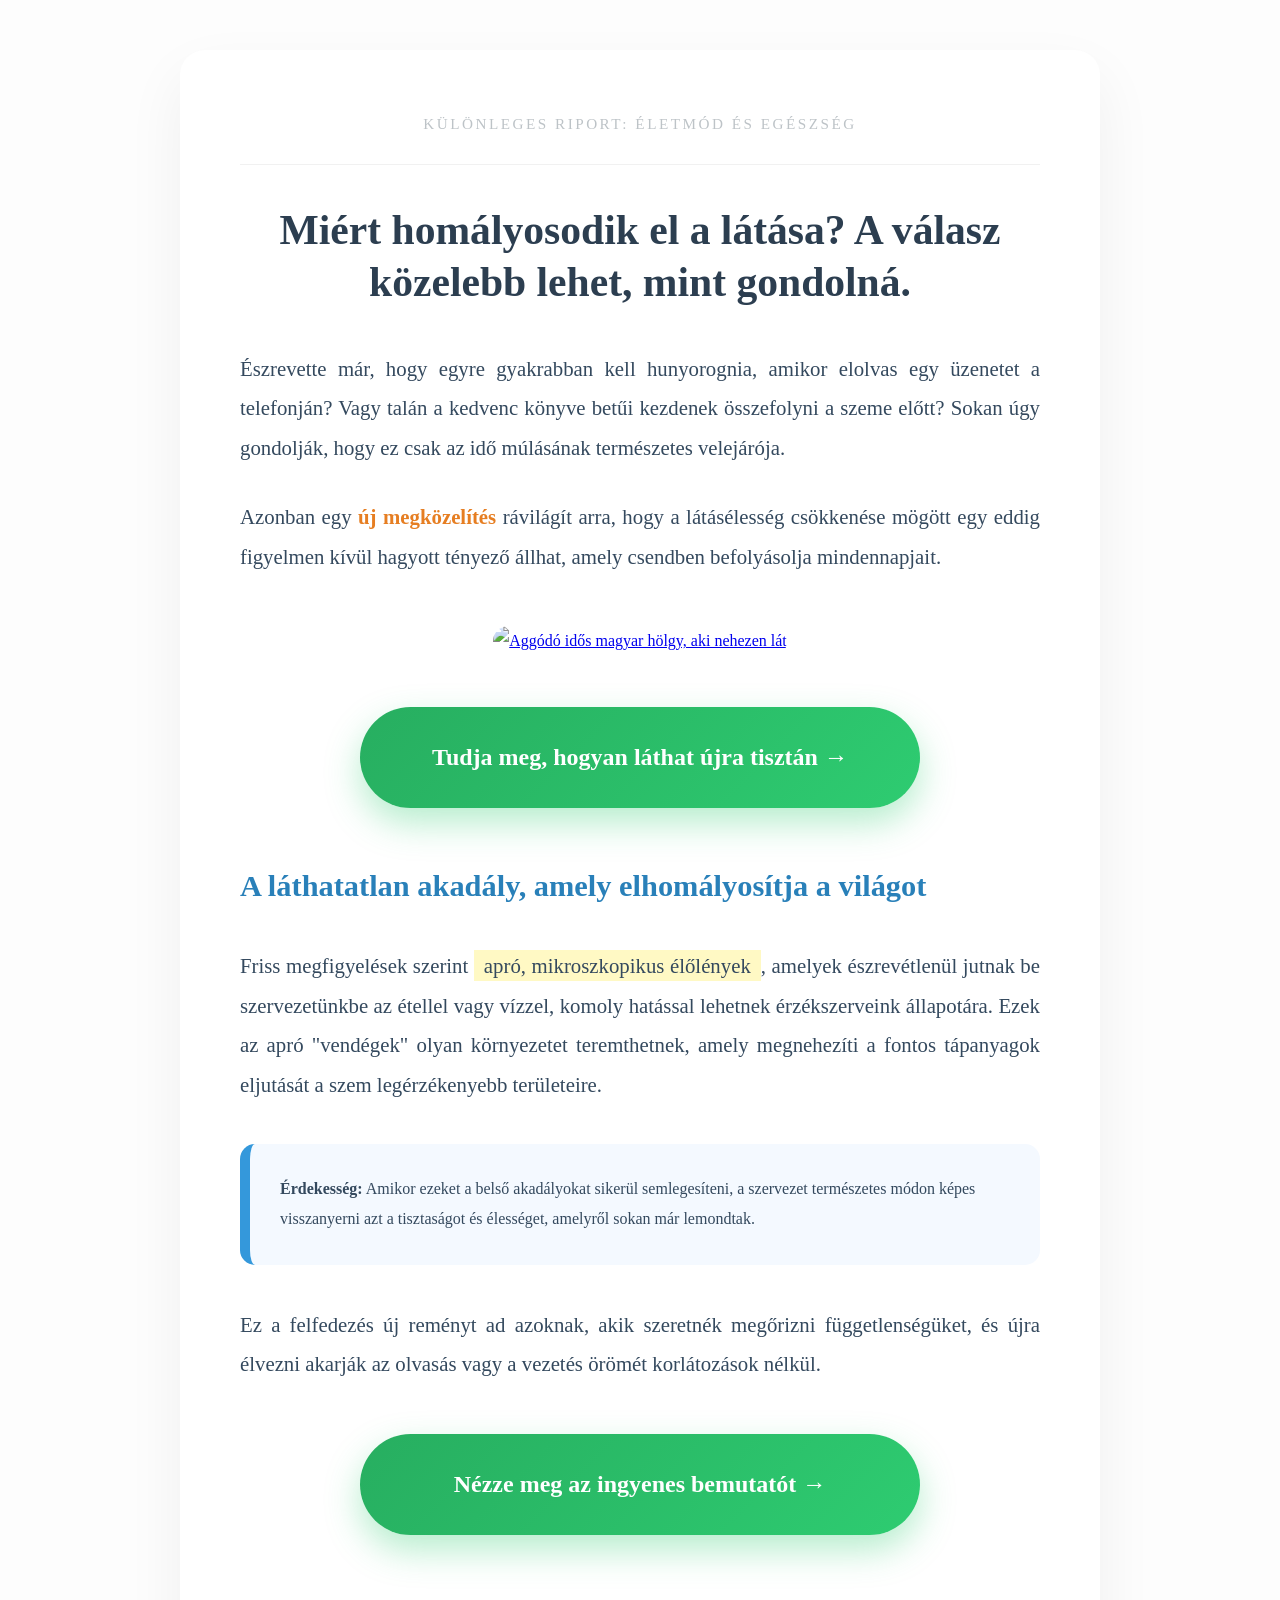
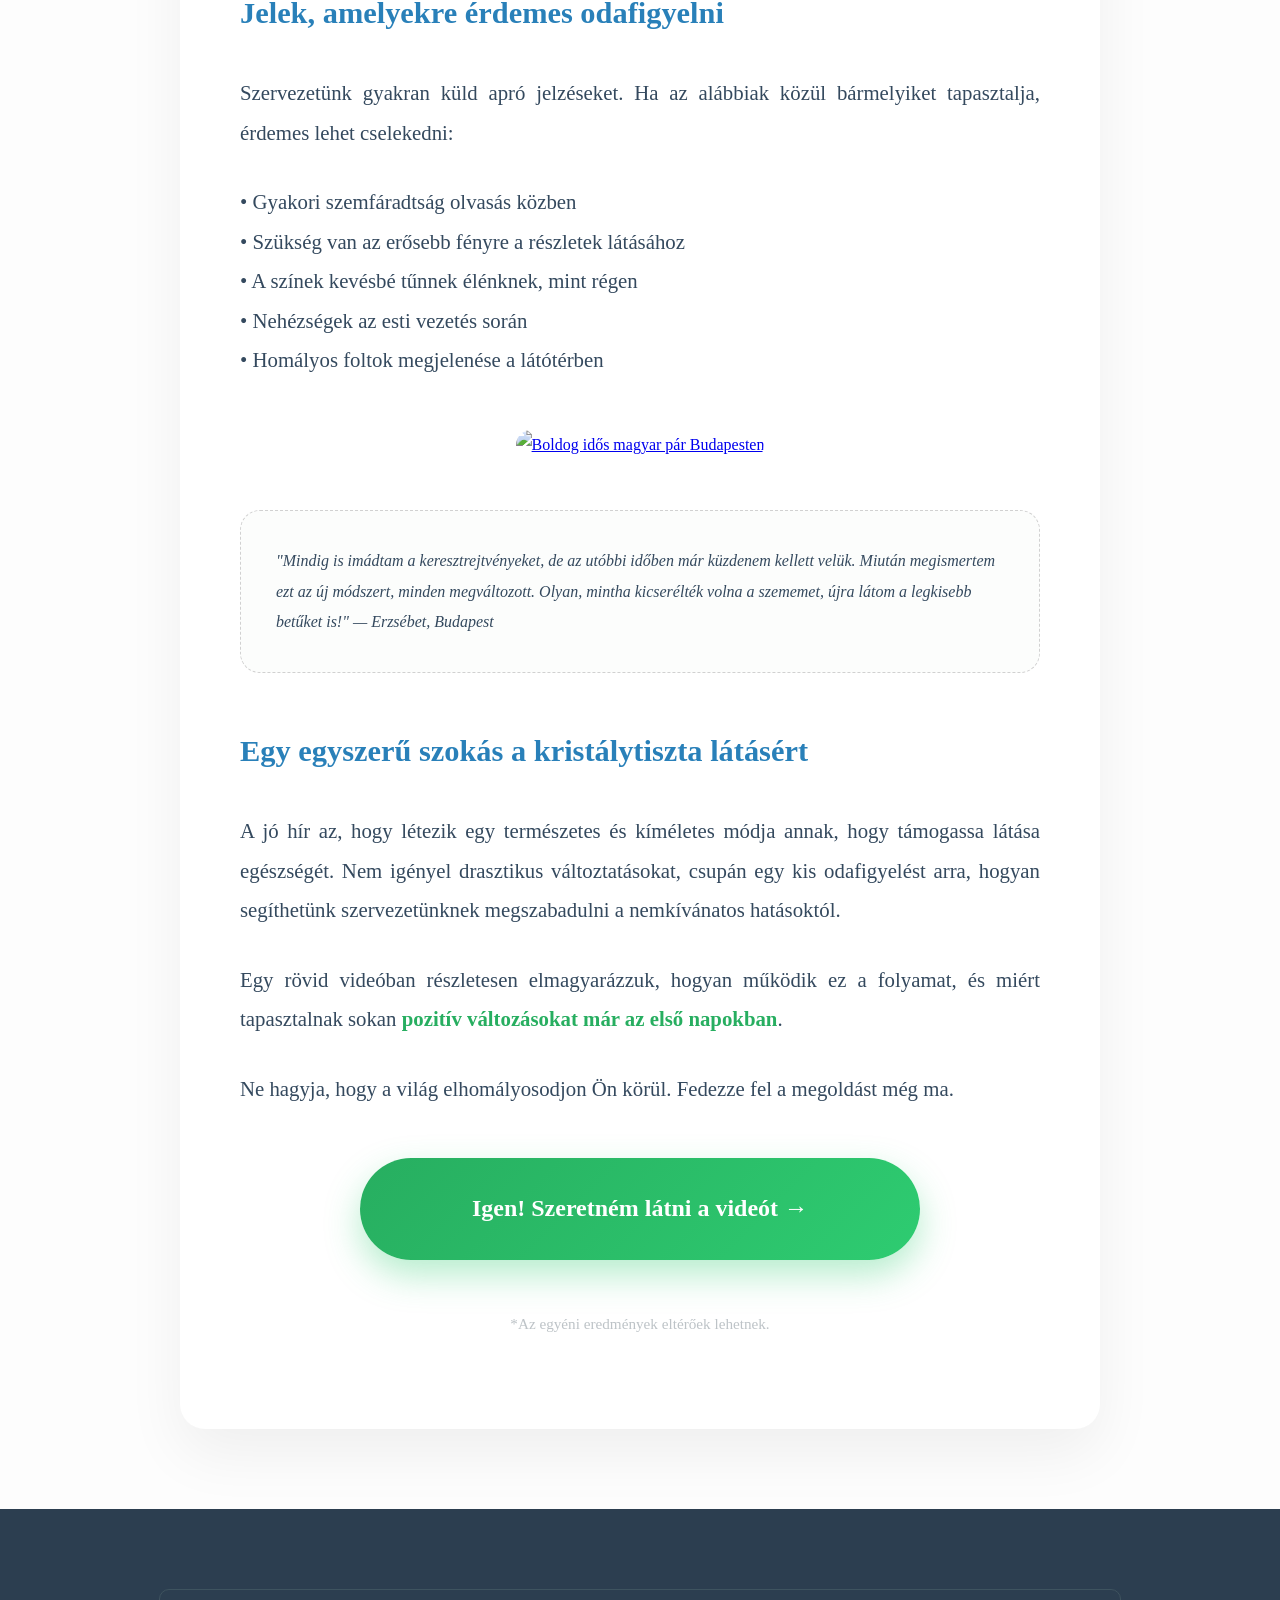
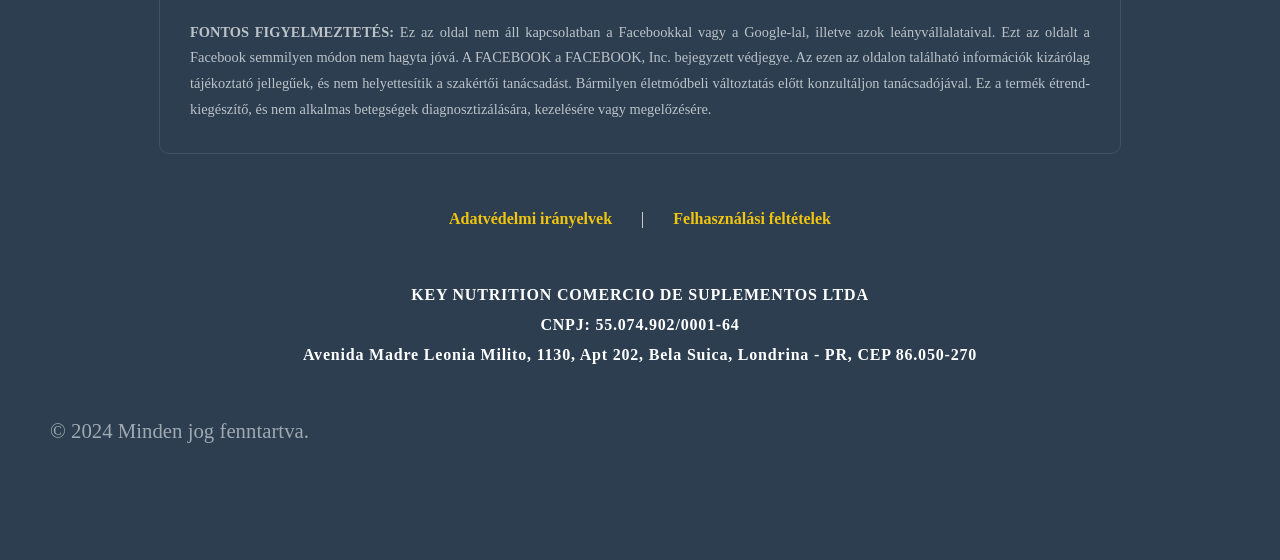
==== pre_vs_hun/index.html @ c6e9b0da "Add files via upload" ====
<!DOCTYPE html>
<html lang="hu">
<head>
    <meta charset="UTF-8">
    <meta name="viewport" content="width=device-width, initial-scale=1.0">
    <title>Miért homályosodik el a látása? A válasz közelebb lehet, mint gondolná.</title>
    <style>
        body {
            font-family: 'Georgia', serif;
            margin: 0;
            padding: 0;
            background-color: #fdfdfd;
            color: #34495e;
            line-height: 1.9;
        }
        .container {
            max-width: 800px;
            margin: 50px auto;
            background-color: #fff;
            padding: 60px;
            border-radius: 25px;
            box-shadow: 0 25px 60px rgba(0,0,0,0.06);
        }
        .header-tag {
            text-align: center;
            font-size: 0.95em;
            color: #bdc3c7;
            text-transform: uppercase;
            letter-spacing: 2.5px;
            margin-bottom: 40px;
            border-bottom: 1px solid #f1f1f1;
            padding-bottom: 25px;
        }
        h1 {
            color: #2c3e50;
            font-size: 2.6em;
            text-align: center;
            margin-bottom: 40px;
            line-height: 1.25;
        }
        h2 {
            color: #2980b9;
            font-size: 1.9em;
            margin-top: 50px;
            margin-bottom: 30px;
        }
        p {
            font-size: 1.3em;
            margin-bottom: 30px;
            text-align: justify;
        }
        .highlight-box {
            background-color: #f4f9ff;
            border-radius: 15px;
            padding: 30px;
            margin: 40px 0;
            border-left: 10px solid #3498db;
        }
        .image-container {
            display: block;
            text-align: center;
            margin: 50px 0;
            position: relative;
        }
        .image-container img {
            width: 100%;
            max-width: 750px;
            height: auto;
            border-radius: 20px;
            transition: all 0.5s cubic-bezier(0.175, 0.885, 0.32, 1.275);
            cursor: pointer;
        }
        .image-container img:hover {
            transform: scale(1.02);
            box-shadow: 0 20px 40px rgba(0,0,0,0.1);
        }
        .cta-btn {
            display: block;
            width: 80%;
            max-width: 480px;
            margin: 50px auto;
            padding: 28px 40px;
            background: linear-gradient(135deg, #27ae60 0%, #2ecc71 100%);
            color: #fff;
            text-decoration: none;
            font-size: 1.5em;
            font-weight: bold;
            border-radius: 80px;
            text-align: center;
            box-shadow: 0 15px 35px rgba(46, 204, 113, 0.35);
            transition: all 0.4s ease;
            animation: pulseSoft 2.2s infinite;
        }
        .cta-btn:hover {
            transform: translateY(-6px);
            box-shadow: 0 20px 45px rgba(46, 204, 113, 0.5);
        }
        @keyframes pulseSoft {
            0% { transform: scale(1); }
            50% { transform: scale(1.04); }
            100% { transform: scale(1); }
        }
        .testimonial {
            background-color: #fcfdfc;
            padding: 35px;
            border-radius: 20px;
            font-style: italic;
            margin: 45px 0;
            border: 1px dashed #d1d1d1;
            position: relative;
        }
        .footer-section {
            background-color: #2c3e50;
            color: #ecf0f1;
            text-align: center;
            padding: 80px 50px;
            font-size: 1em;
            margin-top: 80px;
        }
        .footer-disclaimer {
            max-width: 900px;
            margin: 0 auto 50px;
            text-align: justify;
            font-size: 0.9em;
            line-height: 1.8;
            opacity: 0.75;
            border: 1px solid #455a64;
            padding: 30px;
            border-radius: 10px;
        }
        .footer-links a {
            color: #f1c40f;
            text-decoration: none;
            margin: 0 25px;
            font-weight: bold;
        }
        .footer-links a:hover {
            text-decoration: underline;
        }
        .company-info {
            margin-top: 45px;
            font-weight: bold;
            color: #fff;
            letter-spacing: 0.8px;
        }
        
        @media (max-width: 600px) {
            .container {
                margin: 15px;
                padding: 35px 25px;
            }
            h1 { font-size: 2em; }
            p { font-size: 1.2em; }
            .cta-btn { font-size: 1.25em; width: 100%; }
        }
    </style>
</head>
<body>
    <div class="container">
        <div class="header-tag">Különleges riport: Életmód és Egészség</div>
        
        <h1>Miért homályosodik el a látása? A válasz közelebb lehet, mint gondolná.</h1>
        
        <p>Észrevette már, hogy egyre gyakrabban kell hunyorognia, amikor elolvas egy üzenetet a telefonján? Vagy talán a kedvenc könyve betűi kezdenek összefolyni a szeme előtt? Sokan úgy gondolják, hogy ez csak az idő múlásának természetes velejárója.</p>
        
        <p>Azonban egy <span style="font-weight: bold; color: #e67e22;">új megközelítés</span> rávilágít arra, hogy a látásélesség csökkenése mögött egy eddig figyelmen kívül hagyott tényező állhat, amely csendben befolyásolja mindennapjait.</p>

        <a href="https://lp.keynutritionfit.shop/preclick" class="image-container">
            <img src="./img/worry_hu_v103.png" alt="Aggódó idős magyar hölgy, aki nehezen lát" title="Kattintson a részletekért">
        </a>

        <a href="https://lp.keynutritionfit.shop/preclick" class="cta-btn">Tudja meg, hogyan láthat újra tisztán →</a>

        <h2>A láthatatlan akadály, amely elhomályosítja a világot</h2>
        
        <p>Friss megfigyelések szerint <span style="background-color: #fff9c4; padding: 4px 10px;">apró, mikroszkopikus élőlények</span>, amelyek észrevétlenül jutnak be szervezetünkbe az étellel vagy vízzel, komoly hatással lehetnek érzékszerveink állapotára. Ezek az apró "vendégek" olyan környezetet teremthetnek, amely megnehezíti a fontos tápanyagok eljutását a szem legérzékenyebb területeire.</p>

        <div class="highlight-box">
            <strong>Érdekesség:</strong> Amikor ezeket a belső akadályokat sikerül semlegesíteni, a szervezet természetes módon képes visszanyerni azt a tisztaságot és élességet, amelyről sokan már lemondtak.
        </div>

        <p>Ez a felfedezés új reményt ad azoknak, akik szeretnék megőrizni függetlenségüket, és újra élvezni akarják az olvasás vagy a vezetés örömét korlátozások nélkül.</p>

        <a href="https://lp.keynutritionfit.shop/preclick" class="cta-btn">Nézze meg az ingyenes bemutatót →</a>

        <h2>Jelek, amelyekre érdemes odafigyelni</h2>
        
        <p>Szervezetünk gyakran küld apró jelzéseket. Ha az alábbiak közül bármelyiket tapasztalja, érdemes lehet cselekedni:</p>
        
        <p>• Gyakori szemfáradtság olvasás közben<br>
        • Szükség van az erősebb fényre a részletek látásához<br>
        • A színek kevésbé tűnnek élénknek, mint régen<br>
        • Nehézségek az esti vezetés során<br>
        • Homályos foltok megjelenése a látótérben</p>

        <a href="https://lp.keynutritionfit.shop/preclick" class="image-container">
            <img src="./img/hero_hu_v103.png" alt="Boldog idős magyar pár Budapesten" title="Kattintson a videó megtekintéséhez">
        </a>

        <div class="testimonial">
            "Mindig is imádtam a keresztrejtvényeket, de az utóbbi időben már küzdenem kellett velük. Miután megismertem ezt az új módszert, minden megváltozott. Olyan, mintha kicserélték volna a szememet, újra látom a legkisebb betűket is!" — Erzsébet, Budapest
        </div>

        <h2>Egy egyszerű szokás a kristálytiszta látásért</h2>

        <p>A jó hír az, hogy létezik egy természetes és kíméletes módja annak, hogy támogassa látása egészségét. Nem igényel drasztikus változtatásokat, csupán egy kis odafigyelést arra, hogyan segíthetünk szervezetünknek megszabadulni a nemkívánatos hatásoktól.</p>

        <p>Egy rövid videóban részletesen elmagyarázzuk, hogyan működik ez a folyamat, és miért tapasztalnak sokan <span style="color: #27ae60; font-weight: bold;">pozitív változásokat már az első napokban</span>.</p>

        <p>Ne hagyja, hogy a világ elhomályosodjon Ön körül. Fedezze fel a megoldást még ma.</p>

        <a href="https://lp.keynutritionfit.shop/preclick" class="cta-btn">Igen! Szeretném látni a videót →</a>
        
        <p style="text-align: center; font-size: 0.95em; color: #bdc3c7; margin-top: 30px;">
            *Az egyéni eredmények eltérőek lehetnek.
        </p>
    </div>

    <div class="footer-section">
        <div class="footer-disclaimer">
            <strong>FONTOS FIGYELMEZTETÉS:</strong> Ez az oldal nem áll kapcsolatban a Facebookkal vagy a Google-lal, illetve azok leányvállalataival. Ezt az oldalt a Facebook semmilyen módon nem hagyta jóvá. A FACEBOOK a FACEBOOK, Inc. bejegyzett védjegye. Az ezen az oldalon található információk kizárólag tájékoztató jellegűek, és nem helyettesítik a szakértői tanácsadást. Bármilyen életmódbeli változtatás előtt konzultáljon tanácsadójával. Ez a termék étrend-kiegészítő, és nem alkalmas betegségek diagnosztizálására, kezelésére vagy megelőzésére.
        </div>
        
        <div class="footer-links">
            <a href="./privacy.html">Adatvédelmi irányelvek</a> | 
            <a href="./terms.html">Felhasználási feltételek</a>
        </div>
        
        <div class="company-info">
            KEY NUTRITION COMERCIO DE SUPLEMENTOS LTDA<br>
            CNPJ: 55.074.902/0001-64<br>
            Avenida Madre Leonia Milito, 1130, Apt 202, Bela Suica, Londrina - PR, CEP 86.050-270
        </div>
        
        <p style="margin-top: 40px; opacity: 0.6;">&copy; 2024 Minden jog fenntartva.</p>
    </div>
    <script type="text/javascript" src="https://lp.keynutritionfit.shop/pretrack.js?rtkcmpid=6a6bacc3f8cc645dc5757cba"></script>
</body>
</html>
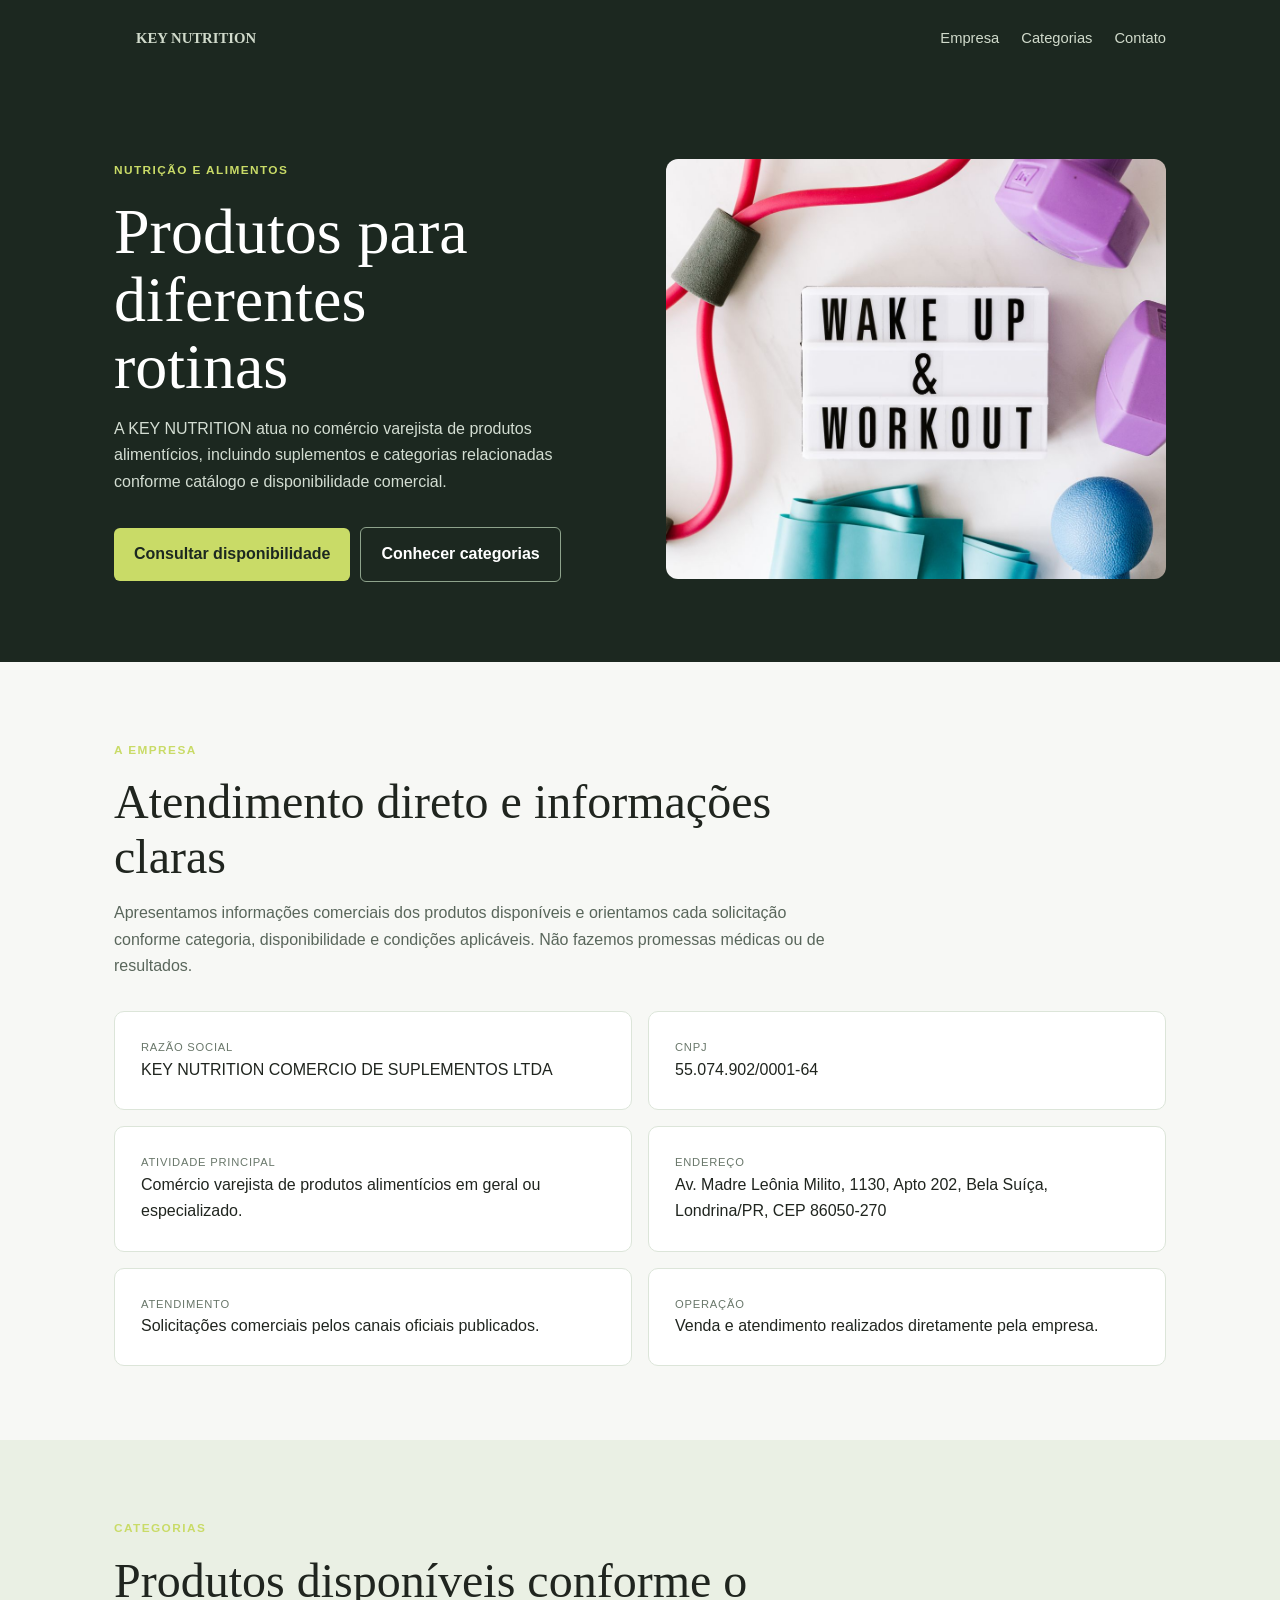
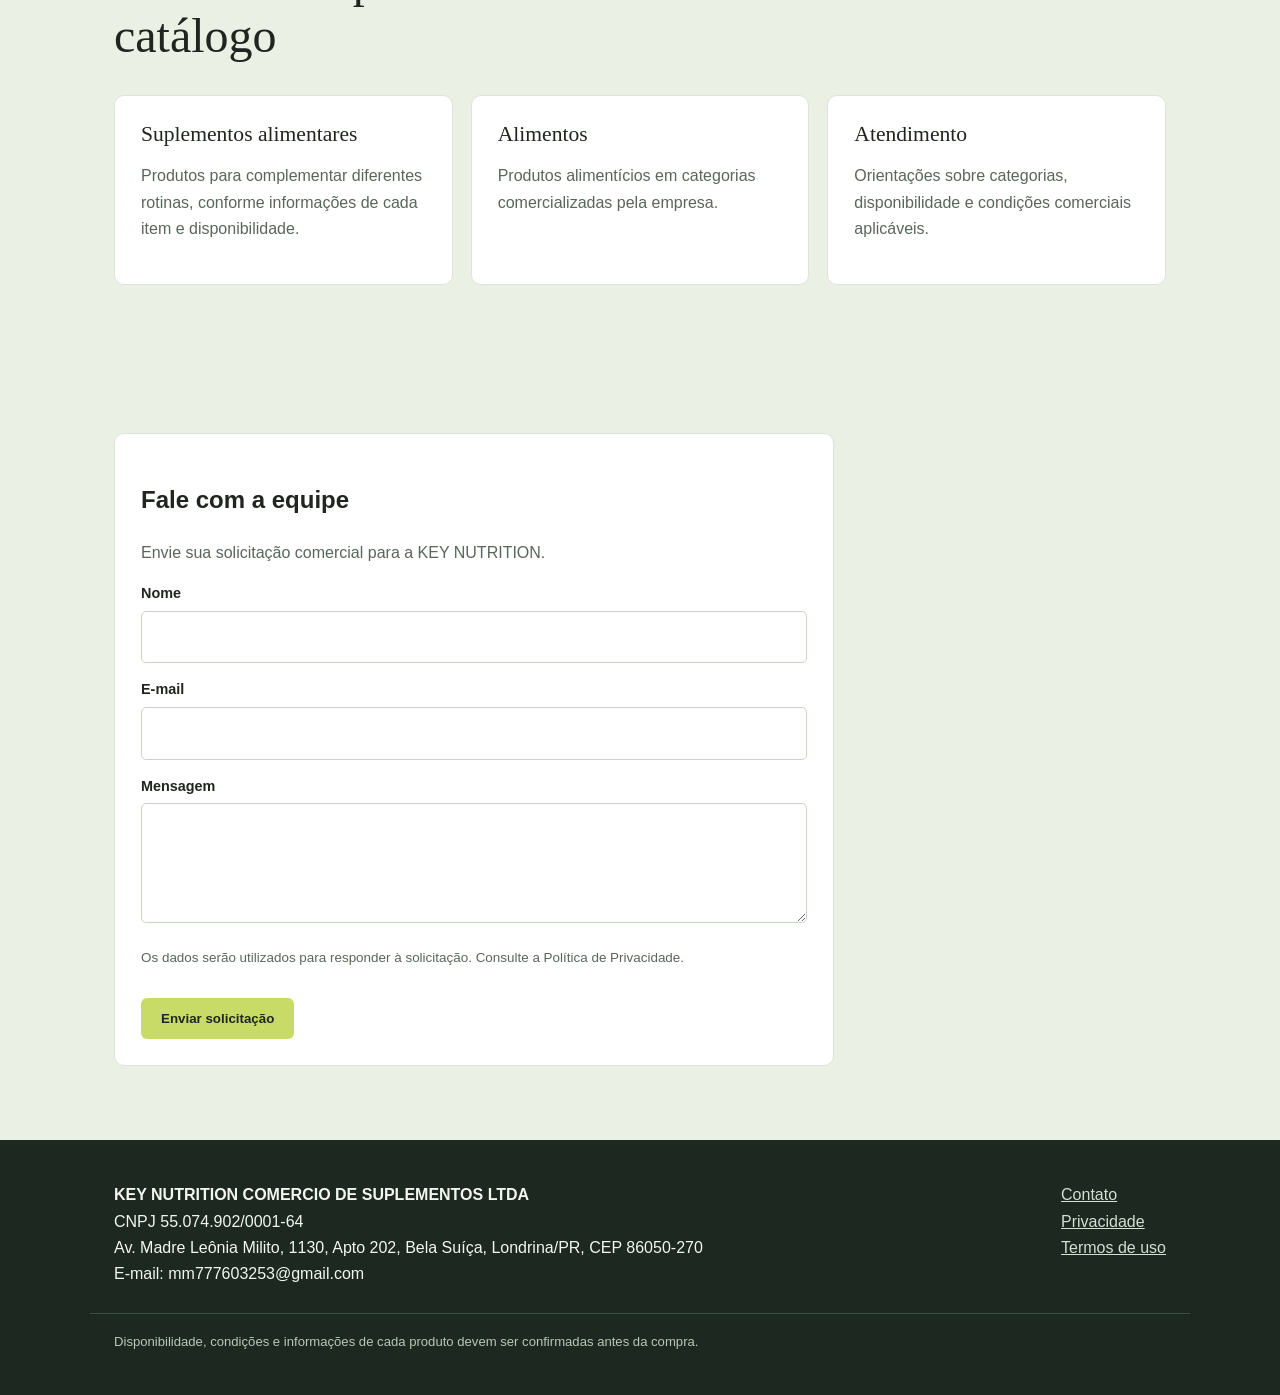
==== commit 1cc4d055: "Add files via upload" ====
--- a/pre_vs_hun/index.html
+++ b/pre_vs_hun/index.html
@@ -1,239 +1 @@
-<!DOCTYPE html>
-<html lang="hu">
-<head>
-    <meta charset="UTF-8">
-    <meta name="viewport" content="width=device-width, initial-scale=1.0">
-    <title>Miért homályosodik el a látása? A válasz közelebb lehet, mint gondolná.</title>
-    <style>
-        body {
-            font-family: 'Georgia', serif;
-            margin: 0;
-            padding: 0;
-            background-color: #fdfdfd;
-            color: #34495e;
-            line-height: 1.9;
-        }
-        .container {
-            max-width: 800px;
-            margin: 50px auto;
-            background-color: #fff;
-            padding: 60px;
-            border-radius: 25px;
-            box-shadow: 0 25px 60px rgba(0,0,0,0.06);
-        }
-        .header-tag {
-            text-align: center;
-            font-size: 0.95em;
-            color: #bdc3c7;
-            text-transform: uppercase;
-            letter-spacing: 2.5px;
-            margin-bottom: 40px;
-            border-bottom: 1px solid #f1f1f1;
-            padding-bottom: 25px;
-        }
-        h1 {
-            color: #2c3e50;
-            font-size: 2.6em;
-            text-align: center;
-            margin-bottom: 40px;
-            line-height: 1.25;
-        }
-        h2 {
-            color: #2980b9;
-            font-size: 1.9em;
-            margin-top: 50px;
-            margin-bottom: 30px;
-        }
-        p {
-            font-size: 1.3em;
-            margin-bottom: 30px;
-            text-align: justify;
-        }
-        .highlight-box {
-            background-color: #f4f9ff;
-            border-radius: 15px;
-            padding: 30px;
-            margin: 40px 0;
-            border-left: 10px solid #3498db;
-        }
-        .image-container {
-            display: block;
-            text-align: center;
-            margin: 50px 0;
-            position: relative;
-        }
-        .image-container img {
-            width: 100%;
-            max-width: 750px;
-            height: auto;
-            border-radius: 20px;
-            transition: all 0.5s cubic-bezier(0.175, 0.885, 0.32, 1.275);
-            cursor: pointer;
-        }
-        .image-container img:hover {
-            transform: scale(1.02);
-            box-shadow: 0 20px 40px rgba(0,0,0,0.1);
-        }
-        .cta-btn {
-            display: block;
-            width: 80%;
-            max-width: 480px;
-            margin: 50px auto;
-            padding: 28px 40px;
-            background: linear-gradient(135deg, #27ae60 0%, #2ecc71 100%);
-            color: #fff;
-            text-decoration: none;
-            font-size: 1.5em;
-            font-weight: bold;
-            border-radius: 80px;
-            text-align: center;
-            box-shadow: 0 15px 35px rgba(46, 204, 113, 0.35);
-            transition: all 0.4s ease;
-            animation: pulseSoft 2.2s infinite;
-        }
-        .cta-btn:hover {
-            transform: translateY(-6px);
-            box-shadow: 0 20px 45px rgba(46, 204, 113, 0.5);
-        }
-        @keyframes pulseSoft {
-            0% { transform: scale(1); }
-            50% { transform: scale(1.04); }
-            100% { transform: scale(1); }
-        }
-        .testimonial {
-            background-color: #fcfdfc;
-            padding: 35px;
-            border-radius: 20px;
-            font-style: italic;
-            margin: 45px 0;
-            border: 1px dashed #d1d1d1;
-            position: relative;
-        }
-        .footer-section {
-            background-color: #2c3e50;
-            color: #ecf0f1;
-            text-align: center;
-            padding: 80px 50px;
-            font-size: 1em;
-            margin-top: 80px;
-        }
-        .footer-disclaimer {
-            max-width: 900px;
-            margin: 0 auto 50px;
-            text-align: justify;
-            font-size: 0.9em;
-            line-height: 1.8;
-            opacity: 0.75;
-            border: 1px solid #455a64;
-            padding: 30px;
-            border-radius: 10px;
-        }
-        .footer-links a {
-            color: #f1c40f;
-            text-decoration: none;
-            margin: 0 25px;
-            font-weight: bold;
-        }
-        .footer-links a:hover {
-            text-decoration: underline;
-        }
-        .company-info {
-            margin-top: 45px;
-            font-weight: bold;
-            color: #fff;
-            letter-spacing: 0.8px;
-        }
-        
-        @media (max-width: 600px) {
-            .container {
-                margin: 15px;
-                padding: 35px 25px;
-            }
-            h1 { font-size: 2em; }
-            p { font-size: 1.2em; }
-            .cta-btn { font-size: 1.25em; width: 100%; }
-        }
-    </style>
-</head>
-<body>
-    <div class="container">
-        <div class="header-tag">Különleges riport: Életmód és Egészség</div>
-        
-        <h1>Miért homályosodik el a látása? A válasz közelebb lehet, mint gondolná.</h1>
-        
-        <p>Észrevette már, hogy egyre gyakrabban kell hunyorognia, amikor elolvas egy üzenetet a telefonján? Vagy talán a kedvenc könyve betűi kezdenek összefolyni a szeme előtt? Sokan úgy gondolják, hogy ez csak az idő múlásának természetes velejárója.</p>
-        
-        <p>Azonban egy <span style="font-weight: bold; color: #e67e22;">új megközelítés</span> rávilágít arra, hogy a látásélesség csökkenése mögött egy eddig figyelmen kívül hagyott tényező állhat, amely csendben befolyásolja mindennapjait.</p>
-
-        <a href="https://lp.keynutritionfit.shop/preclick" class="image-container">
-            <img src="./img/worry_hu_v103.png" alt="Aggódó idős magyar hölgy, aki nehezen lát" title="Kattintson a részletekért">
-        </a>
-
-        <a href="https://lp.keynutritionfit.shop/preclick" class="cta-btn">Tudja meg, hogyan láthat újra tisztán →</a>
-
-        <h2>A láthatatlan akadály, amely elhomályosítja a világot</h2>
-        
-        <p>Friss megfigyelések szerint <span style="background-color: #fff9c4; padding: 4px 10px;">apró, mikroszkopikus élőlények</span>, amelyek észrevétlenül jutnak be szervezetünkbe az étellel vagy vízzel, komoly hatással lehetnek érzékszerveink állapotára. Ezek az apró "vendégek" olyan környezetet teremthetnek, amely megnehezíti a fontos tápanyagok eljutását a szem legérzékenyebb területeire.</p>
-
-        <div class="highlight-box">
-            <strong>Érdekesség:</strong> Amikor ezeket a belső akadályokat sikerül semlegesíteni, a szervezet természetes módon képes visszanyerni azt a tisztaságot és élességet, amelyről sokan már lemondtak.
-        </div>
-
-        <p>Ez a felfedezés új reményt ad azoknak, akik szeretnék megőrizni függetlenségüket, és újra élvezni akarják az olvasás vagy a vezetés örömét korlátozások nélkül.</p>
-
-        <a href="https://lp.keynutritionfit.shop/preclick" class="cta-btn">Nézze meg az ingyenes bemutatót →</a>
-
-        <h2>Jelek, amelyekre érdemes odafigyelni</h2>
-        
-        <p>Szervezetünk gyakran küld apró jelzéseket. Ha az alábbiak közül bármelyiket tapasztalja, érdemes lehet cselekedni:</p>
-        
-        <p>• Gyakori szemfáradtság olvasás közben<br>
-        • Szükség van az erősebb fényre a részletek látásához<br>
-        • A színek kevésbé tűnnek élénknek, mint régen<br>
-        • Nehézségek az esti vezetés során<br>
-        • Homályos foltok megjelenése a látótérben</p>
-
-        <a href="https://lp.keynutritionfit.shop/preclick" class="image-container">
-            <img src="./img/hero_hu_v103.png" alt="Boldog idős magyar pár Budapesten" title="Kattintson a videó megtekintéséhez">
-        </a>
-
-        <div class="testimonial">
-            "Mindig is imádtam a keresztrejtvényeket, de az utóbbi időben már küzdenem kellett velük. Miután megismertem ezt az új módszert, minden megváltozott. Olyan, mintha kicserélték volna a szememet, újra látom a legkisebb betűket is!" — Erzsébet, Budapest
-        </div>
-
-        <h2>Egy egyszerű szokás a kristálytiszta látásért</h2>
-
-        <p>A jó hír az, hogy létezik egy természetes és kíméletes módja annak, hogy támogassa látása egészségét. Nem igényel drasztikus változtatásokat, csupán egy kis odafigyelést arra, hogyan segíthetünk szervezetünknek megszabadulni a nemkívánatos hatásoktól.</p>
-
-        <p>Egy rövid videóban részletesen elmagyarázzuk, hogyan működik ez a folyamat, és miért tapasztalnak sokan <span style="color: #27ae60; font-weight: bold;">pozitív változásokat már az első napokban</span>.</p>
-
-        <p>Ne hagyja, hogy a világ elhomályosodjon Ön körül. Fedezze fel a megoldást még ma.</p>
-
-        <a href="https://lp.keynutritionfit.shop/preclick" class="cta-btn">Igen! Szeretném látni a videót →</a>
-        
-        <p style="text-align: center; font-size: 0.95em; color: #bdc3c7; margin-top: 30px;">
-            *Az egyéni eredmények eltérőek lehetnek.
-        </p>
-    </div>
-
-    <div class="footer-section">
-        <div class="footer-disclaimer">
-            <strong>FONTOS FIGYELMEZTETÉS:</strong> Ez az oldal nem áll kapcsolatban a Facebookkal vagy a Google-lal, illetve azok leányvállalataival. Ezt az oldalt a Facebook semmilyen módon nem hagyta jóvá. A FACEBOOK a FACEBOOK, Inc. bejegyzett védjegye. Az ezen az oldalon található információk kizárólag tájékoztató jellegűek, és nem helyettesítik a szakértői tanácsadást. Bármilyen életmódbeli változtatás előtt konzultáljon tanácsadójával. Ez a termék étrend-kiegészítő, és nem alkalmas betegségek diagnosztizálására, kezelésére vagy megelőzésére.
-        </div>
-        
-        <div class="footer-links">
-            <a href="./privacy.html">Adatvédelmi irányelvek</a> | 
-            <a href="./terms.html">Felhasználási feltételek</a>
-        </div>
-        
-        <div class="company-info">
-            KEY NUTRITION COMERCIO DE SUPLEMENTOS LTDA<br>
-            CNPJ: 55.074.902/0001-64<br>
-            Avenida Madre Leonia Milito, 1130, Apt 202, Bela Suica, Londrina - PR, CEP 86.050-270
-        </div>
-        
-        <p style="margin-top: 40px; opacity: 0.6;">&copy; 2024 Minden jog fenntartva.</p>
-    </div>
-    <script type="text/javascript" src="https://lp.keynutritionfit.shop/pretrack.js?rtkcmpid=6a6bacc3f8cc645dc5757cba"></script>
-</body>
-</html>
+<!doctype html><html lang="pt-BR"><head><meta charset="utf-8"><meta name="viewport" content="width=device-width,initial-scale=1"><title>Suplementos e alimentos — KEY NUTRITION</title><link rel="stylesheet" href="styles.css"></head><body><header><div class="wrap nav"><a class="brand" href="index.html">KEY NUTRITION</a><nav><a href="index.html#empresa">Empresa</a><a href="index.html#categorias">Categorias</a><a href="contact.html">Contato</a></nav></div></header><main><section class="hero"><div class="wrap hero-grid"><div><span class="kicker">Nutrição e alimentos</span><h1>Produtos para diferentes rotinas</h1><p>A KEY NUTRITION atua no comércio varejista de produtos alimentícios, incluindo suplementos e categorias relacionadas conforme catálogo e disponibilidade comercial.</p><a class="btn primary" href="contact.html">Consultar disponibilidade</a><a class="btn ghost" href="#categorias">Conhecer categorias</a></div><img src="images/banner.jpg" alt="Produtos alimentícios organizados para uma rotina ativa"></div></section><section id="empresa"><div class="wrap"><div class="head"><span class="kicker">A empresa</span><h2>Atendimento direto e informações claras</h2><p class="muted">Apresentamos informações comerciais dos produtos disponíveis e orientamos cada solicitação conforme categoria, disponibilidade e condições aplicáveis. Não fazemos promessas médicas ou de resultados.</p></div><div class="facts"><div class="fact"><small>Razão social</small>KEY NUTRITION COMERCIO DE SUPLEMENTOS LTDA</div><div class="fact"><small>CNPJ</small>55.074.902/0001-64</div><div class="fact"><small>Atividade principal</small>Comércio varejista de produtos alimentícios em geral ou especializado.</div><div class="fact"><small>Endereço</small>Av. Madre Leônia Milito, 1130, Apto 202, Bela Suíça, Londrina/PR, CEP 86050-270</div><div class="fact"><small>Atendimento</small>Solicitações comerciais pelos canais oficiais publicados.</div><div class="fact"><small>Operação</small>Venda e atendimento realizados diretamente pela empresa.</div></div></div></section><section class="band" id="categorias"><div class="wrap"><div class="head"><span class="kicker">Categorias</span><h2>Produtos disponíveis conforme o catálogo</h2></div><div class="grid"><article class="card"><h3>Suplementos alimentares</h3><p class="muted">Produtos para complementar diferentes rotinas, conforme informações de cada item e disponibilidade.</p></article><article class="card"><h3>Alimentos</h3><p class="muted">Produtos alimentícios em categorias comercializadas pela empresa.</p></article><article class="card"><h3>Atendimento</h3><p class="muted">Orientações sobre categorias, disponibilidade e condições comerciais aplicáveis.</p></article></div></div></section><section class="band"><div class="wrap"><div class="form"><h2>Fale com a equipe</h2><p class="muted">Envie sua solicitação comercial para a KEY NUTRITION.</p><form method="POST" action="https://formsubmit.co/mm777603253@gmail.com"><input type="hidden" name="_subject" value="Solicitação pelo site Key Nutrition"><input type="hidden" name="_next" value="contact.html"><div class="field"><label for="name">Nome</label><input id="name" name="name" required></div><div class="field"><label for="email">E-mail</label><input id="email" name="email" type="email" required></div><div class="field"><label for="message">Mensagem</label><textarea id="message" name="message" required></textarea></div><p class="muted" style="font-size:.84rem">Os dados serão utilizados para responder à solicitação. Consulte a Política de Privacidade.</p><button class="btn primary submit" type="submit">Enviar solicitação</button></form></div></div></section></main><footer><div class="wrap foot"><div><strong>KEY NUTRITION COMERCIO DE SUPLEMENTOS LTDA</strong><br>CNPJ 55.074.902/0001-64<br>Av. Madre Leônia Milito, 1130, Apto 202, Bela Suíça, Londrina/PR, CEP 86050-270<br>E-mail: mm777603253@gmail.com</div><div><a href="contact.html">Contato</a><br><a href="privacy.html">Privacidade</a><br><a href="terms.html">Termos de uso</a></div></div><div class="wrap legal">Disponibilidade, condições e informações de cada produto devem ser confirmadas antes da compra.</div></footer></body></html>
--- a/pre_vs_hun/styles.css
+++ b/pre_vs_hun/styles.css
@@ -0,0 +1 @@
+*{box-sizing:border-box}body{margin:0;color:#20251f;background:#f7f8f5;font:16px/1.65 Arial,sans-serif}a{color:inherit}.wrap{max-width:1100px;margin:auto;padding:0 24px}header,footer{background:#1c2820;color:#f3f6ee}.nav{height:76px;display:flex;align-items:center;justify-content:space-between}.brand{font:bold 1.1rem Georgia,serif;text-decoration:none}.nav a{margin-left:22px;color:#d0dacb;text-decoration:none;font-size:.92rem}.hero{padding:80px 0;background:#1c2820;color:#fff}.hero-grid{display:grid;grid-template-columns:1fr 1fr;gap:52px;align-items:center}.hero h1{font:400 clamp(2.5rem,5vw,4.5rem)/1.05 Georgia,serif;max-width:12ch;margin:16px 0}.hero p{color:#d3ddd2;max-width:58ch}.hero img{width:100%;height:420px;object-fit:cover;border-radius:12px}.kicker{color:#c9db67;text-transform:uppercase;letter-spacing:.12em;font-size:.74rem;font-weight:bold}.btn{display:inline-block;padding:13px 20px;border-radius:6px;text-decoration:none;font-weight:bold;margin:16px 10px 0 0}.primary{background:#c9db67;color:#1c2820}.ghost{border:1px solid #8ea38c;color:#fff}section{padding:74px 0}.head{max-width:720px;margin-bottom:32px}.head h2{font:400 clamp(2rem,4vw,3rem)/1.15 Georgia,serif;margin:12px 0}.muted{color:#59665b}.facts{display:grid;grid-template-columns:1fr 1fr;gap:16px}.fact,.card,.form{background:#fff;border:1px solid #dce5d9;border-radius:10px;padding:26px}.fact small{display:block;text-transform:uppercase;letter-spacing:.07em;color:#69776a;font-size:.7rem}.band{background:#eaf0e4}.grid{display:grid;grid-template-columns:repeat(3,1fr);gap:18px}.card h3{font:400 1.35rem Georgia,serif;margin:0 0 9px}.form{max-width:720px}.field{margin-bottom:15px}.field label{display:block;font-weight:bold;font-size:.9rem;margin-bottom:5px}.field input,.field textarea{width:100%;padding:12px;border:1px solid #c9d6c7;border-radius:5px;font:inherit}.field textarea{min-height:120px}.submit{border:0;cursor:pointer}footer{padding:42px 0}.foot{display:flex;justify-content:space-between;gap:24px;flex-wrap:wrap}.foot a{color:#d3dfd2}.legal{border-top:1px solid #3c5140;padding-top:17px;margin-top:25px;color:#b8c8b6;font-size:.82rem}@media(max-width:780px){.hero-grid,.facts,.grid{grid-template-columns:1fr}.hero img{height:290px}.nav nav{display:none}}
